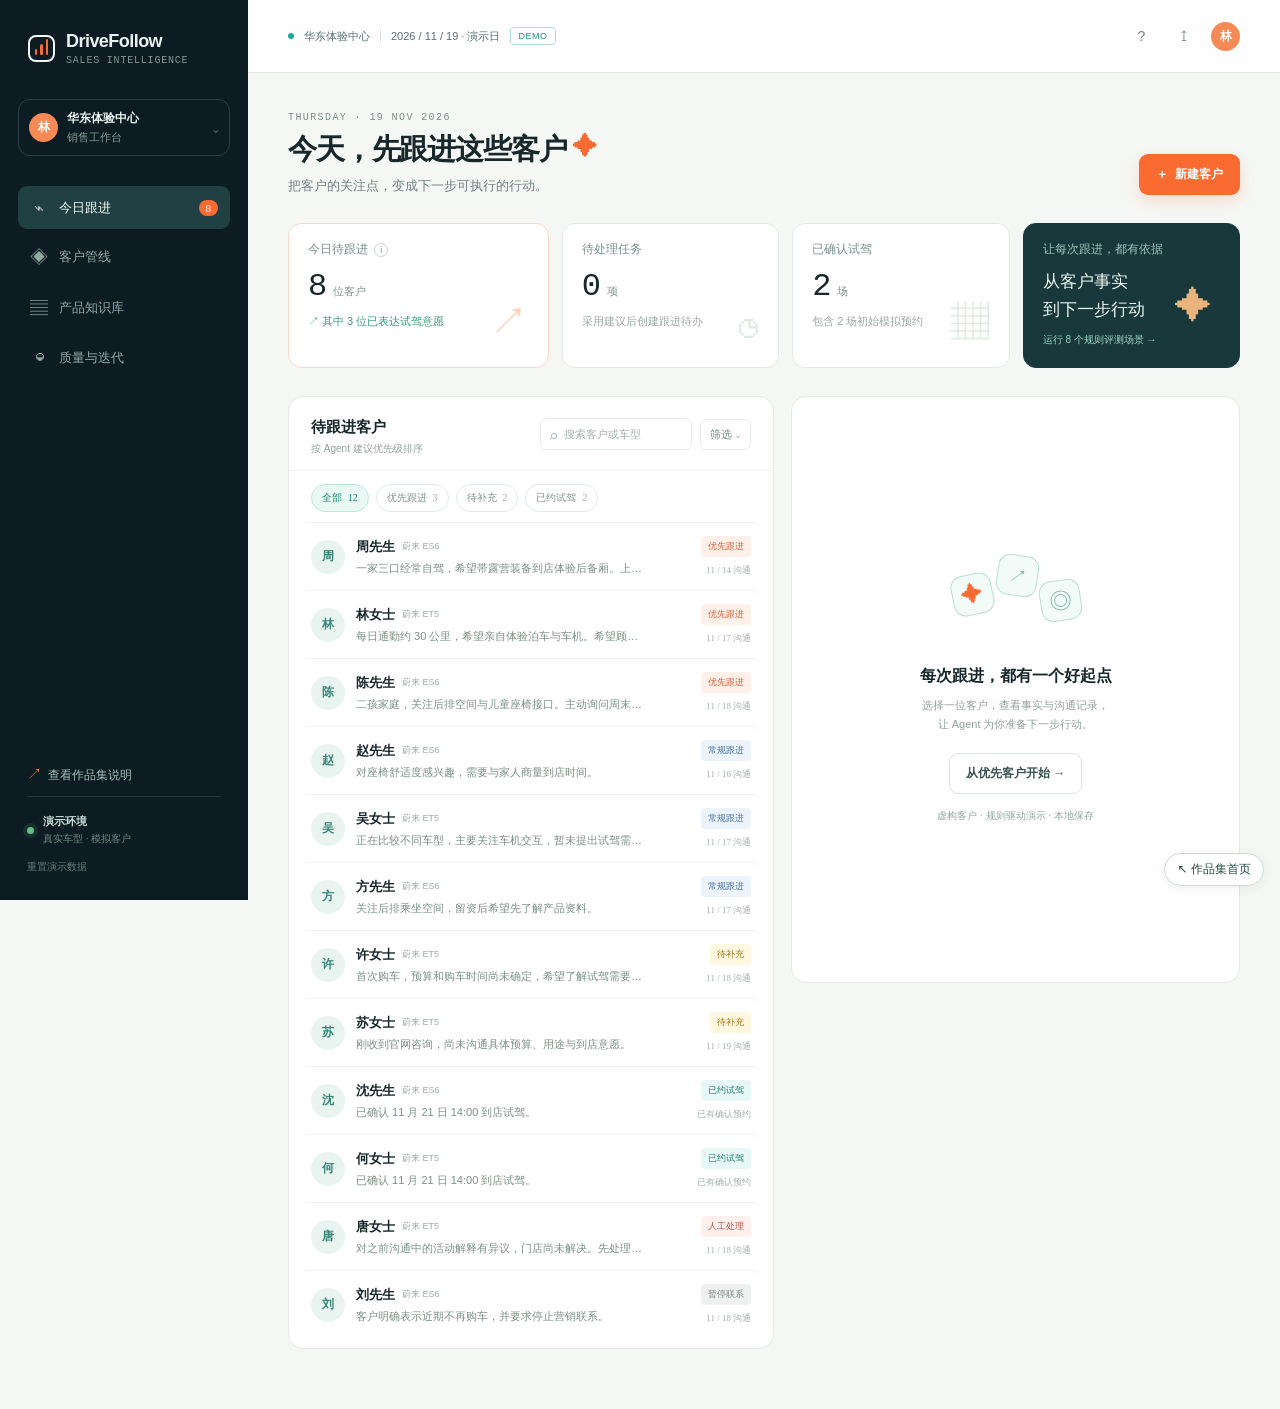
==== demos/drivefollow/index.html @ b468a5c9 "Publish Sienna interactive island portfolio" ====
<!doctype html>
<html lang="zh-CN" data-hosting="static">
<head>
  <meta charset="UTF-8" />
  <meta name="viewport" content="width=device-width, initial-scale=1.0" />
  <meta name="theme-color" content="#0c1c22" />
  <title>DriveFollow · 汽车销售跟进工作台</title>
  <link rel="icon" href="./favicon.svg" type="image/svg+xml" />
  <link rel="stylesheet" href="./styles.css" />
</head>
<body>
  <a class="skip-link" href="#main">跳到主要内容</a>
  <div class="app-shell">
    <aside class="sidebar" id="sidebar">
      <div class="brand-lockup"><div class="brand-mark"><span></span><span></span><span></span></div><div><strong>DriveFollow</strong><small>SALES INTELLIGENCE</small></div></div>
      <div class="workspace-switch"><span class="avatar avatar-orange">林</span><div><b>华东体验中心</b><small>销售工作台</small></div><span class="chevron">⌄</span></div>
      <nav class="primary-nav" aria-label="主导航">
        <button class="nav-item active" data-view="workspace"><span class="nav-icon">⌁</span>今日跟进<span class="nav-count">6</span></button>
        <button class="nav-item" data-view="pipeline"><span class="nav-icon">◈</span>客户管线</button>
        <button class="nav-item" data-view="knowledge"><span class="nav-icon">▤</span>产品知识库</button>
        <button class="nav-item" data-view="quality"><span class="nav-icon">◒</span>质量与迭代</button>
      </nav>
      <div class="sidebar-footer"><a href="./portfolio.html" class="portfolio-link"><span>↗</span>查看作品集说明</a><div class="demo-badge"><span class="status-dot"></span><span><b>演示环境</b><small>真实车型 · 模拟客户</small></span></div><button id="resetDemo" class="text-button">重置演示数据</button></div>
    </aside>
    <main class="main-content" id="main">
      <header class="topbar"><div class="mobile-brand"><button id="menuToggle" class="icon-button" aria-label="打开菜单">☰</button><b>DriveFollow</b></div><div class="topbar-context"><span class="context-dot"></span><span>华东体验中心</span><span class="divider"></span><span id="currentDate">2026 / 11 / 19 · 演示日</span><span class="demo-pill">DEMO</span></div><div class="topbar-actions"><button class="icon-button" id="helpButton" title="演示指南" aria-label="演示指南">?</button><button class="icon-button" id="exportButton" title="导出本地记录" aria-label="导出本地记录">↥</button><span class="avatar avatar-orange">林</span></div></header>
      <div class="page-content">
        <section id="workspaceView" class="view active-view">
          <div class="page-heading"><div><div class="eyebrow">THURSDAY · 19 NOV 2026</div><h1>今天，先跟进这些客户 <span class="wave">✦</span></h1><p>把客户的关注点，变成下一步可执行的行动。</p></div><button class="primary-button" id="newLeadButton"><span>＋</span> 新建客户</button></div>
          <div class="metric-grid">
            <article class="metric-card metric-main"><div class="metric-label">今日待跟进 <span class="info-dot" title="演示客户中可跟进、尚未预约的客户">i</span></div><div class="metric-value"><strong id="pendingCount">—</strong><span>位客户</span></div><div class="metric-sub positive" id="priorityHint">正在读取演示记录</div><span class="metric-watermark">↗</span></article>
            <article class="metric-card"><div class="metric-label">待处理任务</div><div class="metric-value"><strong id="taskCount">0</strong><span>项</span></div><div class="metric-sub" id="taskHint">采用建议后创建跟进待办</div><span class="metric-watermark">◷</span></article>
            <article class="metric-card"><div class="metric-label">已确认试驾</div><div class="metric-value"><strong id="bookingCount">2</strong><span>场</span></div><div class="metric-sub" id="bookingHint">包含 2 场初始模拟预约</div><span class="metric-watermark">▦</span></article>
            <article class="metric-card metric-accent"><div class="metric-label">让每次跟进，都有依据</div><div class="agent-card-title">从客户事实<br>到下一步行动 <span>✦</span></div><a href="#quality" class="metric-link" data-view-link="quality">运行 8 个规则评测场景 →</a></article>
          </div>
          <div class="workspace-grid"><section class="leads-panel panel"><div class="panel-header"><div><h2>待跟进客户</h2><p id="leadListHint">按 Agent 建议优先级排序</p></div><div class="panel-tools"><div class="search-box"><span>⌕</span><input id="leadSearch" aria-label="搜索客户或车型" type="search" placeholder="搜索客户或车型" /></div><button class="filter-button" id="filterButton">筛选 <span>⌄</span></button></div></div><div class="filter-strip" id="filterStrip"><button class="filter-chip active" data-filter="all">全部 <b id="allCount">12</b></button><button class="filter-chip" data-filter="priority">优先跟进 <b id="priorityCount">3</b></button><button class="filter-chip" data-filter="missing">待补充 <b id="missingCount">2</b></button><button class="filter-chip" data-filter="booked">已约试驾 <b id="bookedCount">2</b></button></div><div class="lead-list" id="leadList"></div></section>
          <aside class="action-panel panel" id="actionPanel"><div class="empty-action"><div class="empty-illustration"><span>✦</span><span>↗</span><span>◎</span></div><h3>选择一位客户开始</h3><p>Agent 会读取客户记录，准备下一步跟进建议。</p><button class="secondary-button" id="selectPriority">选择优先客户 <span>→</span></button></div></aside></div>
        </section>
        <section id="pipelineView" class="view"></section>
        <section id="knowledgeView" class="view"></section>
        <section id="qualityView" class="view"></section>
      </div>
    </main>
  </div>
  <div id="toastRegion" class="toast-region" aria-live="polite"></div>
  <dialog id="newLeadDialog" class="modal"><form method="dialog" id="newLeadForm"><div class="modal-header"><div><span class="eyebrow">NEW LEAD</span><h2>新建客户</h2></div><button class="icon-button" type="button" id="closeNewLead" aria-label="关闭">×</button></div><p class="modal-intro">先记录最少必要信息，后续可以让 Agent 帮你补全跟进计划。</p><label>客户姓名<input name="name" maxlength="40" required placeholder="例如：张先生" /></label><label>意向车型<select name="model" required><option value="">正在加载官方车型…</option></select></label><label>购车预算<input name="budget" maxlength="80" placeholder="例如：20–25 万（可留空）" /></label><label>客户需求<textarea name="history" maxlength="800" rows="3" placeholder="客户在意什么？记录你听到的原话"></textarea></label><div class="modal-actions"><button type="button" class="secondary-button" id="cancelNewLead">取消</button><button class="primary-button" value="default">添加客户</button></div></form></dialog>
  <dialog id="detailDialog" class="modal detail-modal" aria-labelledby="detailTitle"></dialog>
  <script type="module" src="./app.js"></script>
<a href="../../index.html" target="_top" aria-label="返回小岛首页" style="position:fixed;right:16px;bottom:14px;z-index:90;padding:7px 12px;border:1px solid #cbd7d0;border-radius:20px;background:#ffffffed;color:#254c3f;font:12px system-ui;text-decoration:none;box-shadow:0 2px 12px #0001">↖ 作品集首页</a></body>
</html>
---- demos/drivefollow/styles.css ----
:root{--ink:#17272a;--muted:#718083;--line:#e4e9e7;--paper:#f5f7f4;--card:#fff;--orange:#fa6b31;--orange-dark:#dd4d18;--orange-pale:#fff1ea;--teal:#1ca9a0;--teal-pale:#e7f7f5;--blue:#4774b8;--blue-pale:#edf3fb;--amber:#b37816;--amber-pale:#fff7df;--red:#c95146;--red-pale:#fff0ee;--shadow:0 12px 32px rgba(23,39,42,.06);--radius:16px}
*{box-sizing:border-box}
html{font-size:16px}
body{margin:0;background:var(--paper);color:var(--ink);font-family:'DM Sans',-apple-system,BlinkMacSystemFont,'PingFang SC','Microsoft YaHei',sans-serif;-webkit-font-smoothing:antialiased}
button,input,textarea,select{font:inherit}
button{cursor:pointer}
a{color:inherit;text-decoration:none}
.app-shell{display:flex;min-height:100vh}
.sidebar{background:#0c1c22;color:#e9f2ee;width:248px;display:flex;flex-direction:column;padding:31px 18px 22px;flex:none}
.brand-lockup{display:flex;gap:11px;align-items:center;padding:0 10px 33px}
.brand-lockup strong{font-size:18px;letter-spacing:-.03em;display:block}
.brand-lockup small{display:block;color:#7f9996;font:10px 'DM Mono',monospace;letter-spacing:.08em;margin-top:3px}
.brand-mark{width:27px;height:27px;border:2px solid #f3f8f4;border-radius:8px;display:flex;align-items:flex-end;justify-content:center;gap:3px;padding:5px}
.brand-mark span{width:3px;background:var(--orange);border-radius:2px}
.brand-mark span:nth-child(1){height:6px}
.brand-mark span:nth-child(2){height:11px}
.brand-mark span:nth-child(3){height:16px}
.workspace-switch{padding:10px;border:1px solid #284044;border-radius:12px;display:flex;align-items:center;gap:9px;margin-bottom:30px}
.workspace-switch b{font-size:12px;font-weight:600;display:block}
.workspace-switch small{font-size:11px;color:#839b98;display:block;margin-top:3px}
.workspace-switch .chevron{color:#78928e;margin-left:auto}
.avatar{width:29px;height:29px;border-radius:50%;display:inline-flex;align-items:center;justify-content:center;font-size:12px;font-weight:700;flex:none}
.avatar-orange{background:#f58a56;color:#fff}
.primary-nav{display:flex;flex-direction:column;gap:5px}
.nav-item{background:transparent;border:0;color:#94aaa7;text-align:left;padding:11px 12px;border-radius:9px;display:flex;align-items:center;gap:11px;font-size:13px}
.nav-item:hover{background:#152d32;color:#e7f1ed}
.nav-item.active{background:#214044;color:#f3f9f5}
.nav-icon{width:18px;text-align:center;font-size:18px;font-weight:400}
.nav-count{margin-left:auto;font:11px 'DM Mono';background:var(--orange);color:#fff;border-radius:10px;padding:2px 7px}
.sidebar-footer{margin-top:auto;padding:0 9px}
.portfolio-link{font-size:12px;color:#a7beba;display:block;padding:12px 0;border-bottom:1px solid #263b3e}
.portfolio-link span{color:var(--orange);margin-right:6px;font-size:15px}
.demo-badge{display:flex;align-items:center;gap:9px;padding:17px 0 10px}
.demo-badge b,.demo-badge small{display:block}
.demo-badge b{font-size:11px;color:#cbd9d4}
.demo-badge small{font-size:10px;color:#718886;margin-top:3px}
.status-dot{width:7px;height:7px;background:#67bf86;border-radius:50%;box-shadow:0 0 0 4px rgba(103,191,134,.12)}
.text-button{background:none;border:0;color:#657f7b;padding:4px 0;font-size:10px}
.main-content{flex:1;min-width:0}
.topbar{height:73px;background:rgba(255,255,255,.9);border-bottom:1px solid var(--line);padding:0 40px;display:flex;align-items:center;justify-content:space-between}
.topbar-context{display:flex;align-items:center;gap:10px;color:#57706d;font-size:11px;font-family:'DM Mono',monospace}
.context-dot{width:6px;height:6px;background:var(--teal);border-radius:50%}
.divider{height:14px;width:1px;background:#d7dfdc}
.demo-pill{border:1px solid #abdcd8;color:#188b84;padding:3px 7px;border-radius:4px;font-size:9px;letter-spacing:.06em}
.topbar-actions{display:flex;align-items:center;gap:13px}
.icon-button{border:0;background:transparent;color:#718481;width:29px;height:29px;border-radius:7px;display:inline-flex;align-items:center;justify-content:center}
.icon-button:hover{background:#eef3f0;color:var(--ink)}
.notification{font-size:18px;position:relative}
.notification i{position:absolute;right:5px;top:5px;width:4px;height:4px;background:var(--orange);border-radius:50%}
.mobile-brand{display:none}
.page-content{max-width:1500px;margin:0 auto;padding:39px 40px 60px}
.page-heading{display:flex;justify-content:space-between;align-items:flex-end;margin-bottom:28px}
.eyebrow{font:10px 'DM Mono',monospace;letter-spacing:.14em;color:#7b8d8a}
.page-heading h1{font-size:29px;letter-spacing:-.04em;margin:7px 0 7px;font-weight:600}
.wave{color:var(--orange);font-size:24px;vertical-align:4px}
.page-heading p{margin:0;color:var(--muted);font-size:13px}
.primary-button,.secondary-button{border-radius:9px;padding:11px 16px;font-size:12px;font-weight:600;border:1px solid transparent;display:inline-flex;gap:7px;align-items:center;justify-content:center}
.primary-button{background:var(--orange);color:white;box-shadow:0 6px 15px rgba(250,107,49,.19)}
.primary-button:hover{background:var(--orange-dark);transform:translateY(-1px)}
.secondary-button{background:#fff;border-color:#dbe4e0;color:#38504e}
.secondary-button:hover{border-color:#a8c4be;background:#f6fbf9}
.metric-grid{display:grid;grid-template-columns:1.2fr 1fr 1fr 1fr;gap:13px;margin-bottom:28px}
.metric-card{background:#fff;border:1px solid var(--line);border-radius:13px;padding:17px 19px 16px;min-height:139px;position:relative;overflow:hidden}
.metric-card.metric-main{border-color:#f9d7c8}
.metric-card.metric-accent{background:#18383c;color:#edf8f2;border-color:#18383c}
.metric-label{color:#77908c;font-size:11px;margin-bottom:10px}
.metric-accent .metric-label{color:#9fc2bc}
.info-dot{border:1px solid #c9d5d0;width:14px;height:14px;display:inline-flex;border-radius:50%;font-size:9px;align-items:center;justify-content:center;margin-left:3px}
.metric-value{display:flex;align-items:baseline;gap:5px}
.metric-value strong{font:29px 'DM Mono',monospace;letter-spacing:-.07em}
.metric-value span{font-size:11px;color:#81918e}
.metric-accent .metric-value span{color:#b1cbc5}
.metric-sub{color:#9aa8a4;font-size:10px;margin-top:9px}
.metric-sub b{color:#637c77}
.positive{color:#3b9a7c}
.positive span{margin-right:3px}
.metric-spark{position:absolute;bottom:16px;right:19px;display:flex;align-items:end;gap:3px;height:36px}
.metric-spark span{width:4px;background:#f6b99f;border-radius:3px}
.metric-progress,.metric-line{height:4px;background:#edf1ed;border-radius:3px;margin-top:17px;overflow:hidden}
.metric-progress span{height:100%;background:#82c8ae;border-radius:3px;display:block}
.metric-line{background:#3c5c5e;margin-top:17px}
.metric-line span{background:#72c6a4;height:100%;display:block;border-radius:3px}
.metric-link{font-size:10px;color:#99d8c3;display:block;margin-top:13px}
.mini-bars{display:flex;height:25px;position:absolute;bottom:16px;right:19px;gap:4px;align-items:end}
.mini-bars i{display:block;width:5px;border-radius:2px;background:#baded0}
.workspace-grid{display:grid;grid-template-columns:minmax(520px,1.06fr) minmax(440px,.94fr);gap:17px;align-items:start}
.panel{background:#fff;border:1px solid var(--line);border-radius:15px}
.leads-panel{min-height:585px;overflow:hidden}
.panel-header{padding:21px 22px 14px;display:flex;justify-content:space-between;align-items:flex-start;border-bottom:1px solid #eff2f0}
.panel-header h2{font-size:15px;margin:0 0 5px;font-weight:600}
.panel-header p{font-size:10px;color:#91a09d;margin:0}
.panel-tools{display:flex;gap:8px;align-items:center}
.search-box{border:1px solid #e4ebe7;border-radius:7px;padding:7px 9px;display:flex;align-items:center;gap:5px;color:#9aacaa}
.search-box input{border:0;outline:0;width:120px;font-size:11px;color:var(--ink);background:transparent}
.search-box input::placeholder{color:#a4b2af}
.filter-button{border:1px solid #e4ebe7;background:#fff;border-radius:7px;color:#708580;padding:7px 9px;font-size:11px}
.filter-strip{display:flex;gap:7px;padding:13px 22px 10px}
.filter-chip{border:1px solid #e1e9e5;background:#fff;color:#82918d;border-radius:20px;padding:6px 10px;font-size:10px}
.filter-chip b{font-family:'DM Mono';font-weight:400;margin-left:3px;color:#a1aaa7}
.filter-chip.active{background:#eaf8f4;border-color:#bde7da;color:#198a73}
.filter-chip.active b{color:#198a73}
.lead-list{padding:0 11px 10px}
.lead-row{padding:13px 11px;display:flex;gap:11px;border-top:1px solid #eff2f0;align-items:center;cursor:pointer;border-radius:9px;transition:.15s}
.lead-row:hover{background:#f8fbf9}
.lead-row.selected{background:#fff5ef}
.lead-avatar{width:34px;height:34px;border-radius:50%;display:flex;align-items:center;justify-content:center;background:#e9f4f0;color:#368677;font-size:12px;font-weight:700;flex:none}
.lead-row.selected .lead-avatar{background:#ffd9c7;color:#cf5d2e}
.lead-main{min-width:0;flex:1}
.lead-topline{display:flex;align-items:center;gap:7px}
.lead-topline strong{font-size:12px}
.lead-topline small{font-size:9px;color:#9daaa6}
.lead-detail{font-size:10px;color:#83928e;margin-top:5px;white-space:nowrap;overflow:hidden;text-overflow:ellipsis}
.lead-meta{text-align:right;min-width:92px}
.status-label{display:inline-block;padding:4px 7px;border-radius:4px;font-size:9px}
.status-label.orange{background:var(--orange-pale);color:#d36134}
.status-label.blue{background:var(--blue-pale);color:#4773aa}
.status-label.amber{background:var(--amber-pale);color:#a37416}
.status-label.green{background:var(--teal-pale);color:#268272}
.status-label.red{background:var(--red-pale);color:#b65044}
.status-label.muted{background:#eef1ef;color:#7a8985}
.lead-time{color:#a4b0ac;font:9px 'DM Mono';display:block;margin-top:7px}
.action-panel{min-height:585px;overflow:hidden}
.empty-action{min-height:585px;display:flex;flex-direction:column;align-items:center;justify-content:center;text-align:center;padding:50px}
.empty-illustration{width:130px;height:84px;position:relative;margin-bottom:27px;color:#98c8bc}
.empty-illustration span{width:41px;height:41px;border:1px solid #b8dfd5;border-radius:12px;display:flex;align-items:center;justify-content:center;position:absolute;font-size:22px;background:#f2fbf8}
.empty-illustration span:nth-child(1){left:1px;top:19px;color:var(--orange);transform:rotate(-12deg)}
.empty-illustration span:nth-child(2){left:46px;top:0;color:#87b5aa;font-size:18px;transform:rotate(9deg)}
.empty-illustration span:nth-child(3){right:0;top:25px;color:#82b2a8;transform:rotate(-9deg)}
.empty-action h3{font-size:16px;margin:0 0 9px}
.empty-action p{font-size:11px;color:#92a09c;line-height:1.7;margin:0 0 20px}
.action-detail{padding:0}
.action-header{padding:21px 22px 17px;border-bottom:1px solid #eff2f0;display:flex;justify-content:space-between;align-items:flex-start}
.action-identity{display:flex;gap:11px;align-items:center}
.action-identity .lead-avatar{width:40px;height:40px;background:#fff0e8;color:#d55c2e}
.action-identity h2{font-size:17px;margin:0 0 4px}
.action-identity p{font-size:10px;color:#8c9d98;margin:0}
.action-close{font-size:18px}
.action-body{padding:17px 22px}
.priority-banner{display:flex;align-items:center;gap:9px;background:#fff7f1;border:1px solid #ffe1d3;padding:11px;border-radius:8px}
.priority-burst{width:25px;height:25px;border-radius:8px;background:var(--orange);color:#fff;display:flex;align-items:center;justify-content:center;font-size:13px}
.priority-banner b{font-size:11px}
.priority-banner span{color:#9c6f61;font-size:10px;display:block;margin-top:2px}
.action-section{margin-top:20px}
.section-label{display:flex;justify-content:space-between;align-items:center;color:#7e918d;font:10px 'DM Mono';letter-spacing:.06em;text-transform:uppercase;margin-bottom:9px}
.trace-toggle{border:0;background:transparent;color:#219e91;font-size:10px}
.facts-grid{display:grid;grid-template-columns:repeat(3,1fr);gap:8px}
.fact-card{background:#f8faf8;border-radius:7px;padding:9px}
.fact-card span{display:block;font-size:9px;color:#94a29e;margin-bottom:5px}
.fact-card b{font-size:11px;color:#425a56;font-weight:500}
.draft-box{border:1px solid #dfe9e4;border-radius:9px;padding:13px;background:#fcfefd}
.draft-box textarea{border:0;background:transparent;outline:0;width:100%;resize:vertical;min-height:68px;color:#415552;font-size:12px;line-height:1.75}
.draft-footer{display:flex;justify-content:space-between;align-items:center;border-top:1px solid #edf2ef;padding-top:9px;margin-top:7px}
.draft-footer small{font-size:9px;color:#9aa9a5}
.draft-footer button{border:0;background:transparent;color:#1b9b8d;font-size:10px}
.source-list{display:flex;flex-wrap:wrap;gap:6px}
.source-chip{display:inline-flex;align-items:center;gap:5px;border:1px solid #dce9e5;background:#f6fbf9;border-radius:5px;padding:6px 8px;color:#4c726b;font-size:9px}
.source-chip i{font-style:normal;color:#1ea08f}
.warning-list{margin:9px 0 0;padding-left:16px;color:#9d7950;font-size:10px;line-height:1.7}
.warning-list li::marker{color:#e5a856}
.trace-list{border-left:1px solid #dcebe6;margin:12px 0 0 7px;padding-left:18px}
.trace-step{position:relative;padding-bottom:12px}
.trace-step:before{content:'';position:absolute;left:-23px;top:2px;width:7px;height:7px;border-radius:50%;background:#b9cbc5;border:2px solid white;box-shadow:0 0 0 1px #b9cbc5}
.trace-step.done:before{background:#32a78d;box-shadow:0 0 0 1px #32a78d}
.trace-step.blocked:before{background:#da7455;box-shadow:0 0 0 1px #da7455}
.trace-step.skipped:before{background:#d2d9d6;box-shadow:0 0 0 1px #d2d9d6}
.trace-step b{display:block;font-size:10px;font-weight:500}
.trace-step small{display:block;font-size:9px;color:#98a7a2;margin-top:3px}
.action-actions{display:flex;gap:8px;margin-top:22px}
.action-actions .primary-button{flex:1}
.action-actions .secondary-button{padding-inline:12px}
.booking-box{border:1px solid #dbe9e2;background:#f5fbf8;border-radius:9px;padding:12px}
.booking-row{display:flex;justify-content:space-between;align-items:center;padding:8px 0;border-bottom:1px solid #e2eee8}
.booking-row:last-child{border-bottom:0;padding-bottom:0}
.booking-row span{font-size:10px;color:#7f918d}
.booking-row b{font-size:11px;color:#365a50}
.slot-grid{display:grid;grid-template-columns:repeat(2,1fr);gap:7px}
.slot-option{border:1px solid #e1eae7;background:#fff;border-radius:7px;padding:9px;text-align:left}
.slot-option:hover{border-color:#70bea8}
.slot-option.selected{border-color:#209c86;background:#effaf5}
.slot-option.taken{opacity:.45;cursor:not-allowed}
.slot-option b,.slot-option small{display:block}
.slot-option b{font-size:10px}
.slot-option small{font:9px 'DM Mono';color:#859590;margin-top:4px}
.result-card{border-radius:8px;padding:11px;font-size:11px;line-height:1.5}
.result-card.success{background:#edf9f3;color:#267d63;border:1px solid #c6ead9}
.result-card.error{background:#fff1ed;color:#ad5547;border:1px solid #f3d0c5}
.view{display:none}
.view.active-view{display:block}
.subpage-heading{display:flex;justify-content:space-between;align-items:end;margin-bottom:24px}
.subpage-heading h1{font-size:25px;letter-spacing:-.04em;margin:8px 0 4px}
.subpage-heading p{font-size:12px;color:var(--muted);margin:0}
.subpage-grid{display:grid;grid-template-columns:repeat(3,1fr);gap:14px}
.subpage-card{background:#fff;border:1px solid var(--line);border-radius:14px;padding:19px}
.subpage-card h3{font-size:14px;margin:0 0 7px}
.subpage-card p{font-size:11px;line-height:1.7;color:#7d8e89;margin:0}
.pipeline-board{display:grid;grid-template-columns:repeat(4,1fr);gap:12px}
.pipeline-column{background:#eef2ef;border-radius:12px;padding:12px;min-height:400px}
.pipeline-column h3{font-size:11px;color:#768782;margin:0 0 12px}
.pipeline-column h3 b{font:10px 'DM Mono';background:#dfe7e2;padding:2px 6px;border-radius:9px;margin-left:4px}
.pipeline-card{background:#fff;border:1px solid #e5ece8;border-radius:9px;padding:12px;margin-bottom:8px;cursor:pointer}
.pipeline-card:hover{border-color:#b5d7cd}
.pipeline-card strong{font-size:11px}
.pipeline-card small{display:block;color:#95a29e;font-size:9px;margin-top:7px}
.knowledge-layout,.quality-layout{display:grid;grid-template-columns:1.4fr .8fr;gap:15px}
.knowledge-list{display:flex;flex-direction:column;gap:9px}
.knowledge-card{background:#fff;border:1px solid var(--line);border-radius:12px;padding:15px 17px;display:flex;align-items:center;gap:13px}
.knowledge-icon{width:34px;height:34px;background:#edf7f4;color:#2a9784;border-radius:8px;display:flex;align-items:center;justify-content:center;font-size:17px}
.knowledge-card h3{font-size:12px;margin:0 0 4px}
.knowledge-card p{font-size:10px;color:#8b9b96;margin:0}
.knowledge-card .version{margin-left:auto;font:9px 'DM Mono';color:#8fa39d}
.quality-summary{display:grid;grid-template-columns:repeat(3,1fr);gap:12px;margin-bottom:16px}
.quality-stat{background:#fff;border:1px solid var(--line);border-radius:12px;padding:15px}
.quality-stat span{font-size:10px;color:#879691}
.quality-stat strong{font:25px 'DM Mono';display:block;margin-top:7px}
.evaluation-table{background:#fff;border:1px solid var(--line);border-radius:12px;overflow:hidden}
.evaluation-row{display:grid;grid-template-columns:75px 1fr 90px 60px;gap:10px;padding:12px 15px;border-bottom:1px solid #eff2f0;align-items:center;font-size:10px}
.evaluation-row:last-child{border-bottom:0}
.evaluation-row.header{font:9px 'DM Mono';color:#84958f;background:#f8faf8}
.eval-pass{color:#2a977a;background:#ebf8f2;padding:3px 6px;border-radius:4px;width:max-content}
.eval-fail{color:#bb5948;background:#fff0ec;padding:3px 6px;border-radius:4px;width:max-content}
.modal{border:0;border-radius:16px;padding:0;width:min(460px,calc(100vw - 30px));box-shadow:0 25px 80px rgba(11,33,31,.22)}
.modal::backdrop{background:rgba(8,24,24,.4)}
.modal form{padding:23px}
.modal-header{display:flex;justify-content:space-between;align-items:flex-start}
.modal h2{font-size:21px;margin:7px 0 0}
.modal-intro{font-size:11px;line-height:1.7;color:#81918d;margin:16px 0 20px}
.modal label{font-size:11px;color:#607772;display:block;margin-bottom:14px}
.modal input,.modal textarea,.modal select{display:block;width:100%;border:1px solid #dbe6e2;border-radius:7px;padding:10px;margin-top:6px;outline:0;color:var(--ink);background:#fbfdfc;font-size:12px}
.modal input:focus,.modal textarea:focus,.modal select:focus{border-color:#56b39b;box-shadow:0 0 0 3px rgba(86,179,155,.12)}
.modal-actions{display:flex;justify-content:flex-end;gap:8px;margin-top:23px}
.toast-region{position:fixed;right:25px;bottom:24px;display:flex;flex-direction:column;gap:8px;z-index:20}
.toast{background:#193d3d;color:#eaf8f2;border-radius:8px;box-shadow:0 10px 24px rgba(13,42,39,.2);padding:11px 15px;font-size:11px;animation:toast-in .25s ease;max-width:360px}
.toast.error{background:#8c3e35}
@keyframes toast-in{from{opacity:0;transform:translateY(8px)}
to{opacity:1;transform:translateY(0)}
}

@media(max-width:1150px){.sidebar{width:218px}
.topbar{padding-inline:25px}
.page-content{padding-inline:25px}
.metric-grid{grid-template-columns:repeat(2,1fr)}
.workspace-grid{grid-template-columns:1fr}
.action-panel{min-height:0}
.empty-action{min-height:300px}
.knowledge-layout,.quality-layout{grid-template-columns:1fr}
}

@media(max-width:720px){.sidebar{position:fixed;z-index:10;left:-250px;top:0;bottom:0;transition:.2s;box-shadow:10px 0 40px rgba(0,0,0,.18)}
.sidebar.open{left:0}
.topbar{height:60px;padding:0 15px}
.mobile-brand{display:flex;align-items:center;gap:8px;font-size:14px}
.mobile-brand .icon-button{font-size:17px;width:24px}
.topbar-context{display:none}
.topbar-actions{gap:7px}
.topbar-actions .icon-button{display:none}
.page-content{padding:25px 15px 45px}
.page-heading{align-items:flex-start;gap:17px;flex-direction:column;margin-bottom:22px}
.page-heading h1{font-size:23px}
.page-heading .primary-button{align-self:stretch}
.metric-grid{gap:8px;margin-bottom:18px}
.metric-card{padding:13px 14px;min-height:123px}
.metric-value strong{font-size:23px}
.metric-card:nth-child(3),.metric-card:nth-child(4){display:none}
.panel-header{padding:17px 15px 12px;display:block}
.panel-tools{margin-top:13px}
.search-box{flex:1}
.search-box input{width:100%}
.filter-strip{padding-inline:15px;overflow-x:auto}
.filter-chip{white-space:nowrap}
.lead-list{padding-inline:5px}
.lead-row{padding:12px 7px}
.lead-meta{min-width:74px}
.workspace-grid{gap:10px}
.action-header,.action-body{padding-inline:15px}
.facts-grid{grid-template-columns:1fr 1fr}
.facts-grid .fact-card:last-child{grid-column:span 2}
.subpage-grid,.pipeline-board{grid-template-columns:1fr}
.subpage-heading{display:block}
.subpage-heading .secondary-button{margin-top:15px}
.quality-summary{grid-template-columns:1fr}
.evaluation-row{grid-template-columns:55px 1fr 60px}
.evaluation-row .duration{display:none}
.action-actions{flex-wrap:wrap}
.action-actions .secondary-button{flex:1}
.toast-region{left:15px;right:15px;bottom:15px}
.toast{max-width:none}
}

/* Interaction surfaces and evidence-aware states */
body{font-size:14px}
.sidebar{position:sticky;top:0;height:100vh}
button:disabled{cursor:not-allowed;opacity:.6}
.lead-row{border:0;border-top:1px solid #eff2f0;background:transparent;width:100%;text-align:left;color:inherit}
.lead-detail,.lead-main{display:block}
.lead-topline{line-height:1.5}
.pipeline-card,.knowledge-card{text-align:left;width:100%;color:inherit}
.pipeline-card .status-label{margin-top:10px}
.knowledge-card{cursor:pointer}
.knowledge-card:hover{border-color:#a9cfc1}
.metric-watermark{position:absolute;right:20px;bottom:20px;font-size:38px;color:#deebe3;font-weight:300}
.metric-main .metric-watermark{color:#fbd1bd}
.agent-card-title{font-size:17px;line-height:1.65;font-weight:500;position:relative}
.agent-card-title span{position:absolute;right:8px;top:8px;font-size:37px;color:#eab57d}
.metric-card{min-height:145px}
.metric-accent .metric-link{margin-top:9px}
.helper-text{font-size:11px;line-height:1.85;color:#7c918a;margin:0 0 15px}
.plan-cta .primary-button{width:100%}
.demo-footnote{font-size:9px;color:#91a59c;line-height:1.7;display:block;margin-top:13px}
.history-details{border-bottom:1px solid #e9efeb;padding:12px 0 10px;margin-top:7px}
.history-details summary{font-size:10px;color:#79928a;cursor:pointer}
.history-details summary span{float:right;font:9px 'DM Mono',monospace;color:#9dafa6}
.history-entry{padding:11px 8px 0}
.history-entry p{font-size:11px;line-height:1.85;margin:3px 0 6px;color:#4e6b61}
.history-entry small{font:9px monospace;color:#91a299}
.text-green{color:#278267}
.trace-section{margin-top:18px;background:#f8fbf8;padding:12px 13px 1px;border-radius:9px}
.trace-section[hidden]{display:none}
.blocked-banner{background:#fff5f0}
.blocked-banner .priority-burst{background:#ca7157}
.result-card p{margin:6px 0 0;font-size:11px}
.empty-list{padding:42px 24px;font-size:12px;color:#8a9e94;line-height:1.9;text-align:center}
.empty-column{font-size:11px;color:#91a399;padding:10px}
.task-panel{margin-top:24px;overflow:hidden}
.task-row{display:flex;align-items:center;gap:13px;padding:17px 22px;border:0;border-bottom:1px solid #e9efea;width:100%;text-align:left;background:white;color:inherit}
.task-row:hover{background:#f7fbf8}
.task-row>div{flex:1;min-width:0}
.task-row b{font-size:12px;font-weight:500}
.task-row p{font-size:11px;color:#91a298;white-space:nowrap;overflow:hidden;text-overflow:ellipsis;margin:5px 0 0}
.task-check{font-size:20px;color:#a1b3a7}
.task-check.completed{color:#3b9b74}
.feedback-row{display:flex;align-items:center;gap:14px;padding:17px 22px;border-bottom:1px solid #e9efea}
.feedback-row div{flex:1;min-width:0}
.feedback-row b{font-size:12px;font-weight:500}
.feedback-row p{font-size:11px;color:#8d9c93;margin:4px 0 0;overflow-wrap:anywhere}
.feedback-row>small{font:9px monospace;color:#9ca99f}
.quality-stat small{font-size:10px;color:#96a89c;display:block;margin-top:10px;line-height:1.7}
.case-description{display:block;color:#98a6a2;margin-top:4px;line-height:1.65}
.evaluation-time{margin:20px 0!important;font:10px monospace!important}
.subpage-card>.eyebrow{margin-bottom:16px}
.subpage-card .secondary-button{margin-top:20px}
.policy-note{background:#f1f7f3;border:1px solid #e0ebe3;padding:14px;border-radius:8px;color:#719081;font-size:11px;line-height:1.9;margin-top:22px}
.modal-content{padding:25px}
.modal-content form{padding:0}
.modal-content .modal-header{margin-bottom:21px}
.modal-spacing{margin-top:23px}
.checkbox-row{display:flex!important;align-items:center;gap:10px;font-size:12px!important;line-height:1.8;margin-top:18px}
.checkbox-row input{width:17px;height:17px;margin:0;accent-color:#218c76;flex:none}
.form-error{font-size:11px;color:#b9503a}
.source-metadata{display:flex;flex-wrap:wrap;gap:9px;color:#80998c;font:10px monospace}
.source-content{font-size:13px;color:#456256;line-height:2;margin:23px 0;overflow-wrap:anywhere}
.guide-steps{padding:0 0 0 23px;color:#287b64}
.guide-steps li{padding:5px 0 14px}
.guide-steps b{font-size:13px}
.guide-steps p{color:#869a8e;font-size:11px;margin:6px 0 0;line-height:1.8}
.modal label{line-height:1.6}
.toast{line-height:1.8}
.spinner{width:13px;height:13px;border:2px solid #ffffff60;border-top-color:#fff;border-radius:50%;animation:spin 1s linear infinite}
@keyframes spin{to{transform:rotate(360deg)}
}
.skip-link{position:fixed;top:-70px;left:20px;background:#fff;padding:12px;z-index:100;border-radius:6px}
.skip-link:focus{top:10px}
:focus-visible{outline:2px solid #188e78;outline-offset:3px}
.workspace-grid{grid-template-columns:minmax(360px,1.04fr) minmax(350px,.96fr)}
.lead-row:focus-visible{outline-offset:-3px}
.modal::backdrop{backdrop-filter:blur(3px)}
.topbar-context{font-family:inherit}
.empty-action{padding:35px}
.quality-layout{grid-template-columns:minmax(0,1.45fr) minmax(250px,.75fr)}

@media(max-width:1150px){.workspace-grid{grid-template-columns:1fr}
.quality-layout{grid-template-columns:1fr}
.action-panel{scroll-margin-top:15px}
.metric-accent .metric-link{margin-top:12px}
}

@media(max-width:720px){.sidebar{position:fixed}
.metric-card:nth-child(3),.metric-card:nth-child(4){display:block}
.metric-card{min-height:126px}
.metric-watermark{right:13px;bottom:14px;font-size:28px}
.agent-card-title{font-size:13px}
.agent-card-title span{font-size:26px;right:0;top:4px}
.metric-sub{font-size:9px;line-height:1.6;max-width:130px}
.metric-label{font-size:10px}
.topbar-actions .icon-button{display:inline-flex}
.metric-accent .metric-link{font-size:9px;line-height:1.6}
.lead-topline{flex-wrap:wrap;gap:3px 7px}
.lead-meta{min-width:77px}
.lead-detail{max-width:210px}
.modal-content{padding:22px}
.feedback-row{gap:9px;padding-inline:14px}
.feedback-row>small{display:none}
.task-row{padding-inline:14px}
.quality-stat strong{font-size:25px}
.evaluation-row{grid-template-columns:46px minmax(0,1fr) 45px;gap:7px}
.quality-layout .subpage-card{padding:19px}
.demo-badge{padding-top:14px}
.sidebar-footer{margin-top:auto}
.topbar-context{display:none}
.source-chip{font-size:9px;max-width:100%;text-align:left}
.modal{max-height:90dvh;overflow:auto}
.page-heading p{font-size:12px}
.page-heading h1{font-size:23px;line-height:1.5}
.page-heading .wave{font-size:18px}
}

@media(prefers-reduced-motion:reduce){*,*:before,*:after{animation:none!important;transition:none!important;scroll-behavior:auto!important}
}

.skip-link:focus:not(:focus-visible){top:-70px}
.lead-detail{font-size:11px;color:#7c8f86}
.lead-topline strong{font-size:13px}
.metric-label{font-size:12px}
.metric-sub{font-size:11px}
.section-label{font-size:11px}
.fact-card b{font-size:12px}
.draft-box textarea{font-size:13px}
.source-chip{font-size:10px}
.demo-footnote{font-size:10px}
.priority-banner b{font-size:12px}
.priority-banner span{font-size:11px}
.priority-banner .priority-burst{display:flex;color:#fff;align-items:center;justify-content:center;margin-top:0;flex:none}
.subpage-heading p{line-height:1.8}
.metric-value strong{font-family:ui-monospace,'SFMono-Regular',monospace;font-size:32px}
.metric-value{gap:8px}

.knowledge-filters{display:flex;align-items:center;flex-wrap:wrap;gap:8px;margin:0 0 18px}
.knowledge-filter{border:1px solid #dce7e1;background:#fff;color:#526e64;border-radius:20px;padding:8px 13px;font-size:12px}
.knowledge-filter.active{background:#173e34;color:#fff;border-color:#173e34}
.knowledge-count{font-size:11px;color:#788e83;margin-left:auto}
.knowledge-copy{min-width:0;flex:1}
.knowledge-labels{display:flex;align-items:center;gap:8px;font-size:10px;color:#7b9085;margin-bottom:8px}
.evidence-badge{display:inline-block;border-radius:4px;padding:3px 6px;font:10px system-ui;color:#557265;background:#edf2ef;white-space:nowrap}
.evidence-badge.fact{background:#e5f4ee;color:#24775b}
.evidence-badge.inference{background:#fff1d8;color:#8b6017}
.evidence-badge.guardrail{background:#e9edfa;color:#4c5f96}
.knowledge-card h3{line-height:1.6;font-size:13px}
.knowledge-card p{line-height:1.7;font-size:11px}
.knowledge-tags{display:block;font-size:10px;color:#789487;margin-top:7px;line-height:1.7}
.knowledge-icon{flex:none}
.knowledge-arrow{color:#7a9588;flex:none}
.source-origin,.source-disclaimer{font-size:11px;line-height:1.8;color:#748a7e}
.source-origin a{color:#26785e;overflow-wrap:anywhere}
.knowledge-context{margin-bottom:14px;border:1px solid #e4ddca;border-radius:8px;padding:12px;background:#fdfbf5}
.knowledge-context summary{font-size:12px;font-weight:600;cursor:pointer;color:#655a3e;line-height:1.7}
.knowledge-context summary span{display:block;font-size:10px;font-weight:400;color:#8a7953;margin-top:3px}
.knowledge-context h4{font-size:11px;margin:16px 0 6px;color:#696047}
.knowledge-context p{font-size:12px;line-height:1.85;margin:0;color:#6d705e}
.knowledge-card .knowledge-copy{overflow-wrap:anywhere}
@media(max-width:720px){.knowledge-card{padding:13px;gap:10px}.knowledge-icon{display:none}.knowledge-filter{font-size:11px;padding:7px 10px}}

@media(max-width:720px){.metric-label{font-size:11px}
.metric-sub{font-size:9px}
.metric-value strong{font-size:27px}
.lead-topline strong{font-size:12px}
.lead-detail{font-size:10px}
.priority-banner span{font-size:10px}
.fact-card b{font-size:11px}
.section-label{font-size:10px}
.draft-box textarea{font-size:12px}
}

/* Evidence card for interview review */
.follow-evidence-card{display:grid;gap:14px;margin:0 0 20px;padding:20px 22px;border:1px solid #d7dfd8;border-radius:18px;background:linear-gradient(135deg,#f8fbf8,#fff);box-shadow:0 12px 30px rgba(21,55,46,.06)}.follow-evidence-card h2{margin:5px 0 5px;font-size:20px}.follow-evidence-card p{color:#6d8077;font-size:13px}.follow-evidence-grid{display:grid;grid-template-columns:repeat(4,1fr);gap:10px}.follow-evidence-grid>div{padding:12px 14px;border:1px solid #e0e8e1;border-radius:12px;background:#fff}.follow-evidence-grid span,.follow-evidence-grid small{display:block;color:#718177;font-size:11px}.follow-evidence-grid strong{display:block;margin:3px 0;font-size:22px;color:#183f35}.follow-evidence-note{padding-top:12px;border-top:1px solid #e1e8e2;color:#677d72;font-size:12px}@media(max-width:760px){.follow-evidence-grid{grid-template-columns:repeat(2,1fr)}}
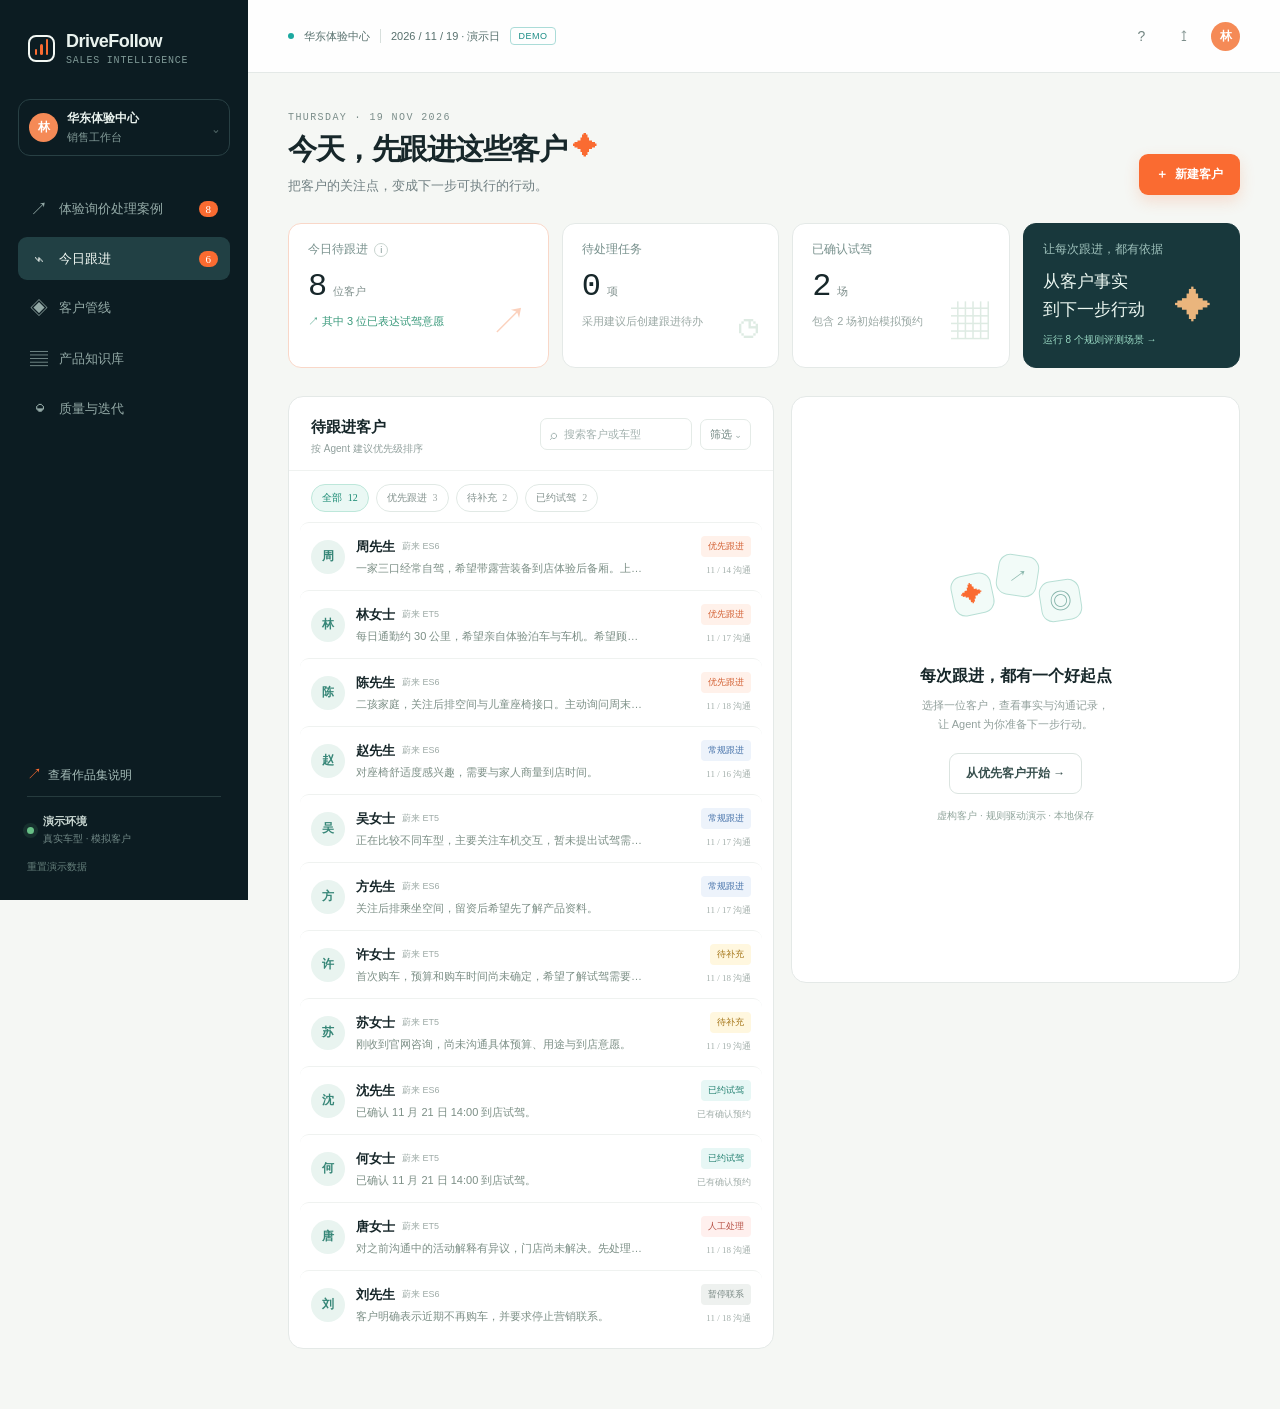
==== commit d00588b6: "Update portfolio with continuous inquiry case and evidence" ====
--- a/demos/drivefollow/index.html
+++ b/demos/drivefollow/index.html
@@ -1,5 +1,5 @@
 <!doctype html>
-<html lang="zh-CN" data-hosting="static">
+<html data-hosting="static" lang="zh-CN">
 <head>
   <meta charset="UTF-8" />
   <meta name="viewport" content="width=device-width, initial-scale=1.0" />
@@ -15,6 +15,7 @@
       <div class="brand-lockup"><div class="brand-mark"><span></span><span></span><span></span></div><div><strong>DriveFollow</strong><small>SALES INTELLIGENCE</small></div></div>
       <div class="workspace-switch"><span class="avatar avatar-orange">林</span><div><b>华东体验中心</b><small>销售工作台</small></div><span class="chevron">⌄</span></div>
       <nav class="primary-nav" aria-label="主导航">
+        <a class="nav-item" href="./inquiry.html"><span class="nav-icon">↗</span>体验询价处理案例<span class="nav-count">新</span></a>
         <button class="nav-item active" data-view="workspace"><span class="nav-icon">⌁</span>今日跟进<span class="nav-count">6</span></button>
         <button class="nav-item" data-view="pipeline"><span class="nav-icon">◈</span>客户管线</button>
         <button class="nav-item" data-view="knowledge"><span class="nav-icon">▤</span>产品知识库</button>
@@ -46,5 +47,5 @@
   <dialog id="newLeadDialog" class="modal"><form method="dialog" id="newLeadForm"><div class="modal-header"><div><span class="eyebrow">NEW LEAD</span><h2>新建客户</h2></div><button class="icon-button" type="button" id="closeNewLead" aria-label="关闭">×</button></div><p class="modal-intro">先记录最少必要信息，后续可以让 Agent 帮你补全跟进计划。</p><label>客户姓名<input name="name" maxlength="40" required placeholder="例如：张先生" /></label><label>意向车型<select name="model" required><option value="">正在加载官方车型…</option></select></label><label>购车预算<input name="budget" maxlength="80" placeholder="例如：20–25 万（可留空）" /></label><label>客户需求<textarea name="history" maxlength="800" rows="3" placeholder="客户在意什么？记录你听到的原话"></textarea></label><div class="modal-actions"><button type="button" class="secondary-button" id="cancelNewLead">取消</button><button class="primary-button" value="default">添加客户</button></div></form></dialog>
   <dialog id="detailDialog" class="modal detail-modal" aria-labelledby="detailTitle"></dialog>
   <script type="module" src="./app.js"></script>
-<a href="../../index.html" target="_top" aria-label="返回小岛首页" style="position:fixed;right:16px;bottom:14px;z-index:90;padding:7px 12px;border:1px solid #cbd7d0;border-radius:20px;background:#ffffffed;color:#254c3f;font:12px system-ui;text-decoration:none;box-shadow:0 2px 12px #0001">↖ 作品集首页</a></body>
+</body>
 </html>
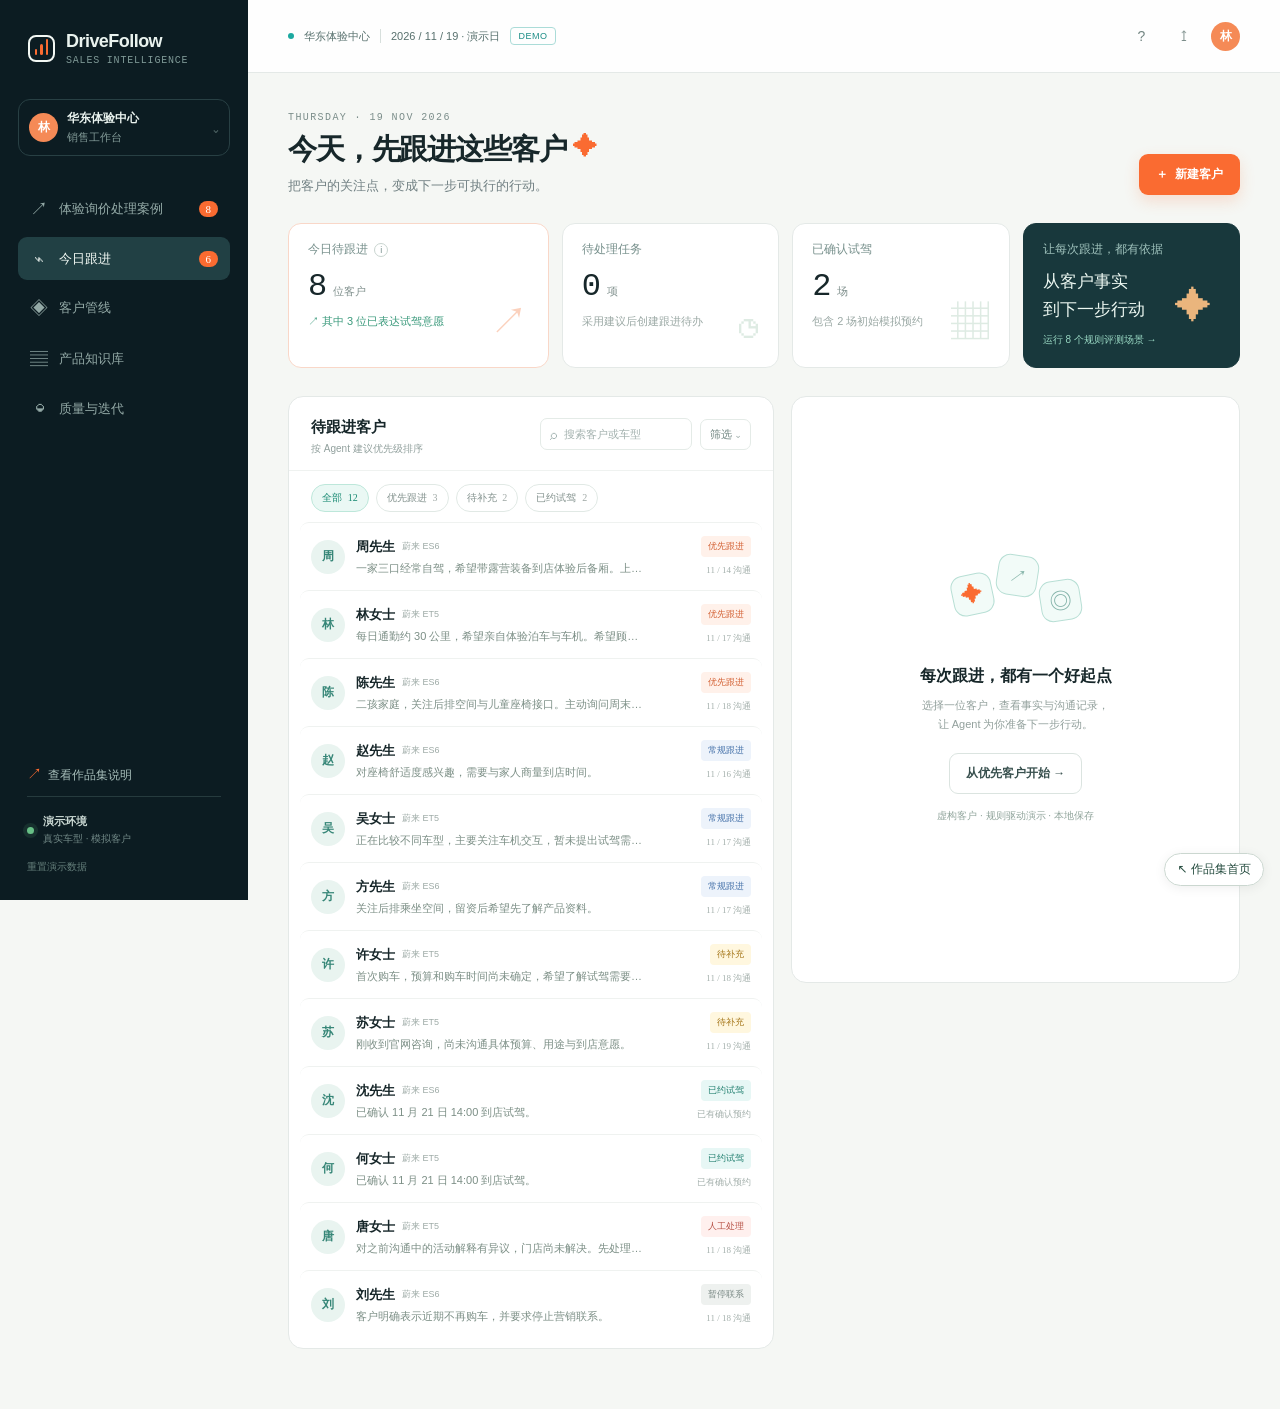
==== commit a023eac4: "Preserve existing island demo storage and navigation" ====
--- a/demos/drivefollow/index.html
+++ b/demos/drivefollow/index.html
@@ -47,5 +47,5 @@
   <dialog id="newLeadDialog" class="modal"><form method="dialog" id="newLeadForm"><div class="modal-header"><div><span class="eyebrow">NEW LEAD</span><h2>新建客户</h2></div><button class="icon-button" type="button" id="closeNewLead" aria-label="关闭">×</button></div><p class="modal-intro">先记录最少必要信息，后续可以让 Agent 帮你补全跟进计划。</p><label>客户姓名<input name="name" maxlength="40" required placeholder="例如：张先生" /></label><label>意向车型<select name="model" required><option value="">正在加载官方车型…</option></select></label><label>购车预算<input name="budget" maxlength="80" placeholder="例如：20–25 万（可留空）" /></label><label>客户需求<textarea name="history" maxlength="800" rows="3" placeholder="客户在意什么？记录你听到的原话"></textarea></label><div class="modal-actions"><button type="button" class="secondary-button" id="cancelNewLead">取消</button><button class="primary-button" value="default">添加客户</button></div></form></dialog>
   <dialog id="detailDialog" class="modal detail-modal" aria-labelledby="detailTitle"></dialog>
   <script type="module" src="./app.js"></script>
-</body>
+<a href="../../index.html" target="_top" aria-label="返回小岛首页" style="position:fixed;right:16px;bottom:14px;z-index:90;padding:7px 12px;border:1px solid #cbd7d0;border-radius:20px;background:#ffffffed;color:#254c3f;font:12px system-ui;text-decoration:none;box-shadow:0 2px 12px #0001">↖ 作品集首页</a></body>
 </html>
